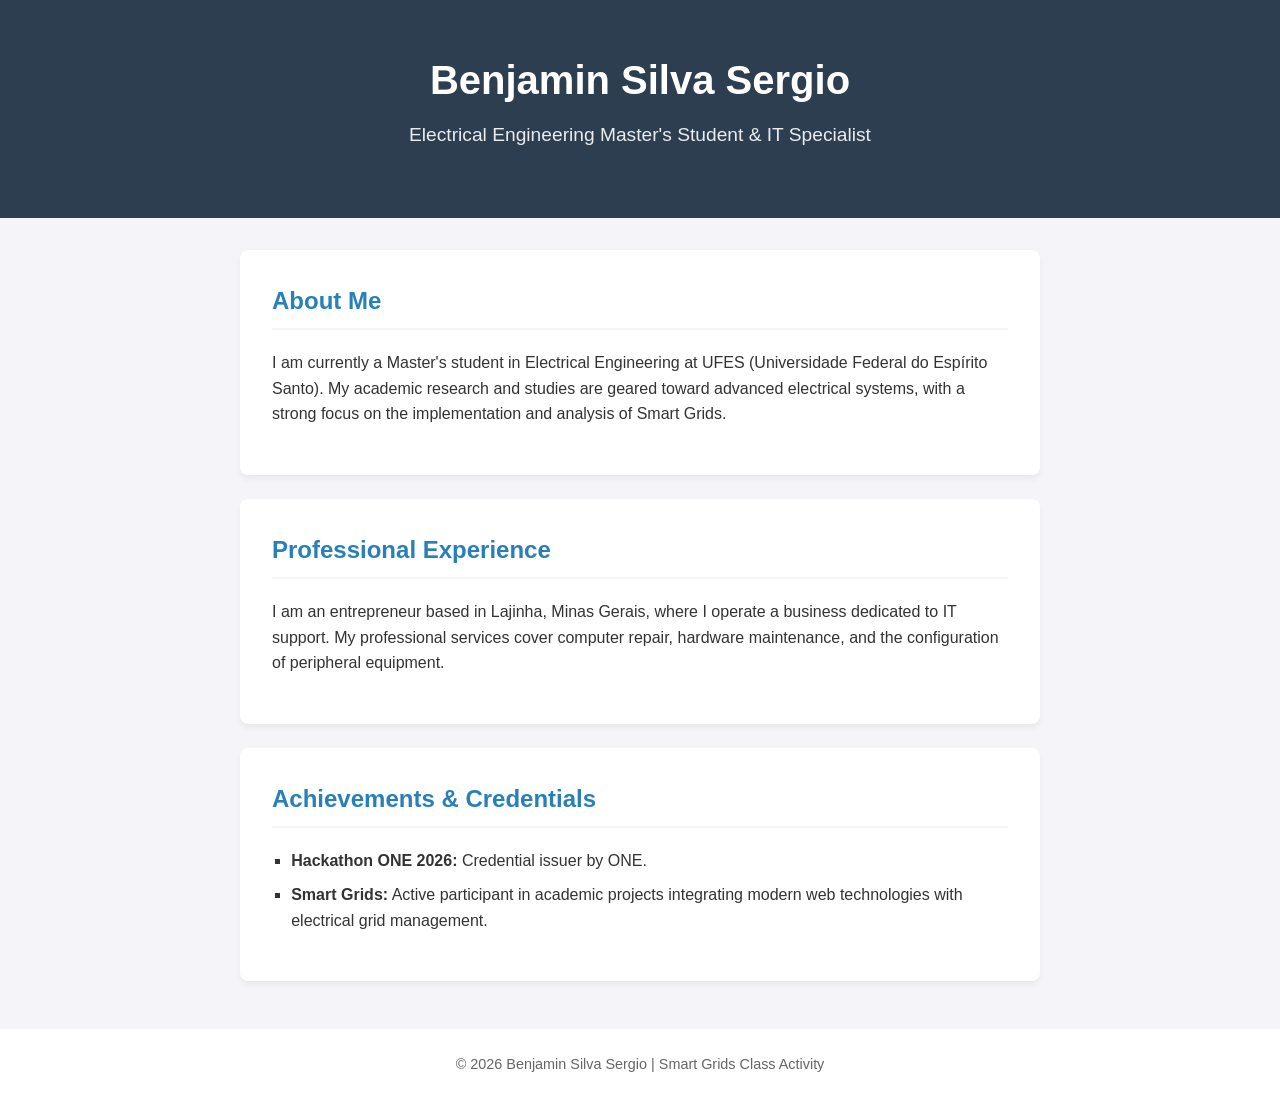
==== index.html @ 29bc73a7 "Correção de nome de arquivo" ====
<!DOCTYPE html>
<html lang="en">
<head>
    <meta charset="UTF-8">
    <meta name="viewport" content="width=device-width, initial-scale=1.0">
    <title>Benjamin Silva Sergio | Portfolio</title>
    <style>
        :root {
            --primary-color: #2c3e50;
            --secondary-color: #2980b9;
            --bg-color: #f4f4f9;
            --text-color: #333;
        }
        body { 
            font-family: 'Segoe UI', Tahoma, Geneva, Verdana, sans-serif; 
            background-color: var(--bg-color); 
            color: var(--text-color); 
            margin: 0; 
            padding: 0; 
            line-height: 1.6;
        }
        header { 
            background-color: var(--primary-color); 
            color: #fff; 
            padding: 3rem 1rem; 
            text-align: center; 
        }
        header h1 {
            margin: 0;
            font-size: 2.5rem;
        }
        header p {
            font-size: 1.2rem;
            opacity: 0.9;
            margin-top: 0.5rem;
        }
        .container { 
            max-width: 800px; 
            margin: 2rem auto; 
            padding: 0 1rem; 
        }
        .card { 
            background: #fff; 
            padding: 2rem; 
            margin-bottom: 1.5rem; 
            border-radius: 8px; 
            box-shadow: 0 4px 6px rgba(0,0,0,0.05); 
            transition: transform 0.2s ease;
        }
        .card:hover {
            transform: translateY(-5px);
        }
        h2 { 
            color: var(--secondary-color); 
            margin-top: 0;
            border-bottom: 2px solid var(--bg-color);
            padding-bottom: 0.5rem;
        }
        ul {
            list-style-type: square;
            padding-left: 1.2rem;
        }
        li {
            margin-bottom: 0.5rem;
        }
        .footer { 
            text-align: center; 
            margin-top: 3rem; 
            padding: 1.5rem; 
            font-size: 0.9rem; 
            color: #666; 
            background: #fff;
        }
    </style>
</head>
<body>
    <header>
        <h1>Benjamin Silva Sergio</h1>
        <p>Electrical Engineering Master's Student & IT Specialist</p>
    </header>
    
    <div class="container">
        <div class="card">
            <h2>About Me</h2>
            <p>I am currently a Master's student in Electrical Engineering at UFES (Universidade Federal do Espírito Santo). My academic research and studies are geared toward advanced electrical systems, with a strong focus on the implementation and analysis of Smart Grids.</p>
        </div>
        
        <div class="card">
            <h2>Professional Experience</h2>
            <p>I am an entrepreneur based in Lajinha, Minas Gerais, where I operate a business dedicated to IT support. My professional services cover computer repair, hardware maintenance, and the configuration of peripheral equipment.</p>
        </div>
        
        <div class="card">
            <h2>Achievements & Credentials</h2>
            <ul>
                <li><strong>Hackathon ONE 2026:</strong> Credential issuer by ONE.</li>
                <li><strong>Smart Grids:</strong> Active participant in academic projects integrating modern web technologies with electrical grid management.</li>
            </ul>
        </div>
    </div>
    
    <div class="footer">
        &copy; 2026 Benjamin Silva Sergio | Smart Grids Class Activity
    </div>
</body>
</html>
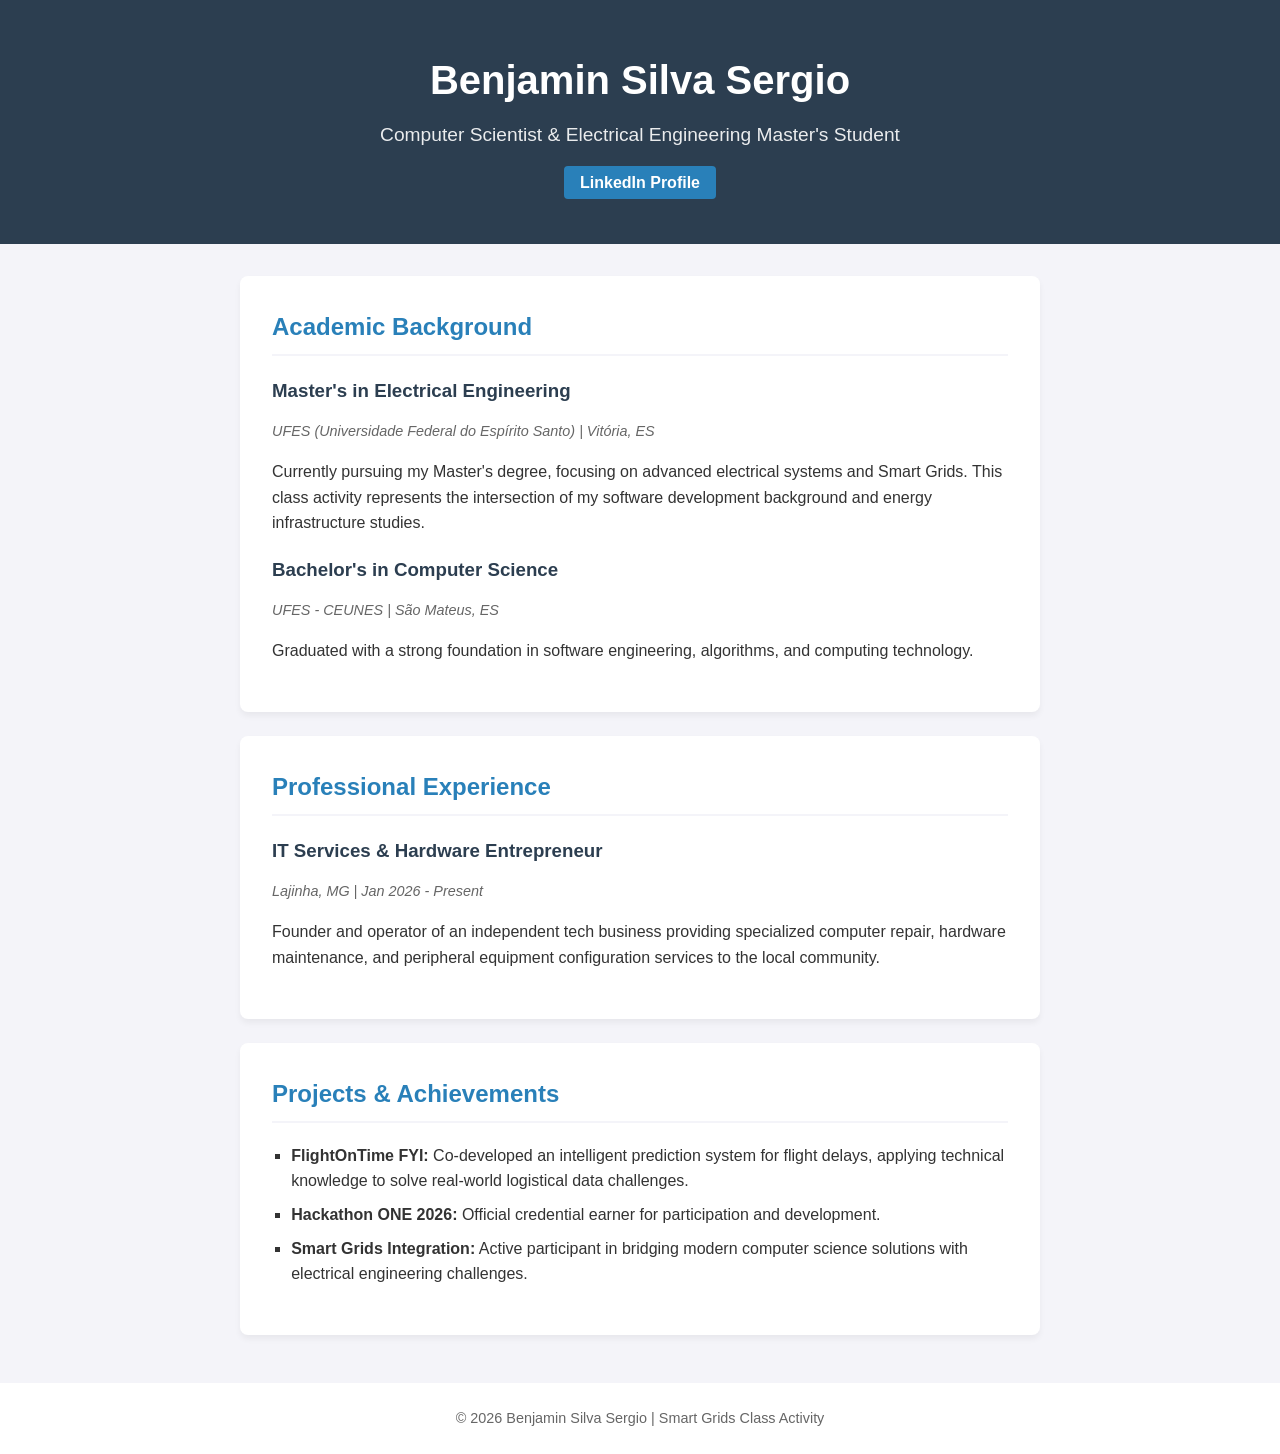
==== commit 556328d2: "Alteração no index" ====
--- a/index.html
+++ b/index.html
@@ -10,6 +10,7 @@
             --secondary-color: #2980b9;
             --bg-color: #f4f4f9;
             --text-color: #333;
+            --accent-color: #e74c3c;
         }
         body { 
             font-family: 'Segoe UI', Tahoma, Geneva, Verdana, sans-serif; 
@@ -34,6 +35,21 @@
             opacity: 0.9;
             margin-top: 0.5rem;
         }
+        .social-links {
+            margin-top: 1rem;
+        }
+        .social-links a {
+            color: #fff;
+            text-decoration: none;
+            background-color: var(--secondary-color);
+            padding: 0.5rem 1rem;
+            border-radius: 4px;
+            font-weight: bold;
+            transition: background-color 0.3s;
+        }
+        .social-links a:hover {
+            background-color: var(--accent-color);
+        }
         .container { 
             max-width: 800px; 
             margin: 2rem auto; 
@@ -56,6 +72,16 @@
             border-bottom: 2px solid var(--bg-color);
             padding-bottom: 0.5rem;
         }
+        h3 {
+            color: var(--primary-color);
+            margin-bottom: 0.2rem;
+        }
+        .date-location {
+            font-size: 0.9rem;
+            color: #666;
+            margin-bottom: 1rem;
+            font-style: italic;
+        }
         ul {
             list-style-type: square;
             padding-left: 1.2rem;
@@ -76,25 +102,37 @@
 <body>
     <header>
         <h1>Benjamin Silva Sergio</h1>
-        <p>Electrical Engineering Master's Student & IT Specialist</p>
+        <p>Computer Scientist & Electrical Engineering Master's Student</p>
+        <div class="social-links">
+            <a href="https://www.linkedin.com/in/benjamin-silva-sergio" target="_blank" rel="noopener noreferrer">LinkedIn Profile</a>
+        </div>
     </header>
     
     <div class="container">
         <div class="card">
-            <h2>About Me</h2>
-            <p>I am currently a Master's student in Electrical Engineering at UFES (Universidade Federal do Espírito Santo). My academic research and studies are geared toward advanced electrical systems, with a strong focus on the implementation and analysis of Smart Grids.</p>
+            <h2>Academic Background</h2>
+            <h3>Master's in Electrical Engineering</h3>
+            <p class="date-location">UFES (Universidade Federal do Espírito Santo) | Vitória, ES</p>
+            <p>Currently pursuing my Master's degree, focusing on advanced electrical systems and Smart Grids. This class activity represents the intersection of my software development background and energy infrastructure studies.</p>
+            
+            <h3>Bachelor's in Computer Science</h3>
+            <p class="date-location">UFES - CEUNES | São Mateus, ES</p>
+            <p>Graduated with a strong foundation in software engineering, algorithms, and computing technology.</p>
         </div>
         
         <div class="card">
             <h2>Professional Experience</h2>
-            <p>I am an entrepreneur based in Lajinha, Minas Gerais, where I operate a business dedicated to IT support. My professional services cover computer repair, hardware maintenance, and the configuration of peripheral equipment.</p>
+            <h3>IT Services & Hardware Entrepreneur</h3>
+            <p class="date-location">Lajinha, MG | Jan 2026 - Present</p>
+            <p>Founder and operator of an independent tech business providing specialized computer repair, hardware maintenance, and peripheral equipment configuration services to the local community.</p>
         </div>
         
         <div class="card">
-            <h2>Achievements & Credentials</h2>
+            <h2>Projects & Achievements</h2>
             <ul>
-                <li><strong>Hackathon ONE 2026:</strong> Credential issuer by ONE.</li>
-                <li><strong>Smart Grids:</strong> Active participant in academic projects integrating modern web technologies with electrical grid management.</li>
+                <li><strong>FlightOnTime FYI:</strong> Co-developed an intelligent prediction system for flight delays, applying technical knowledge to solve real-world logistical data challenges.</li>
+                <li><strong>Hackathon ONE 2026:</strong> Official credential earner for participation and development.</li>
+                <li><strong>Smart Grids Integration:</strong> Active participant in bridging modern computer science solutions with electrical engineering challenges.</li>
             </ul>
         </div>
     </div>
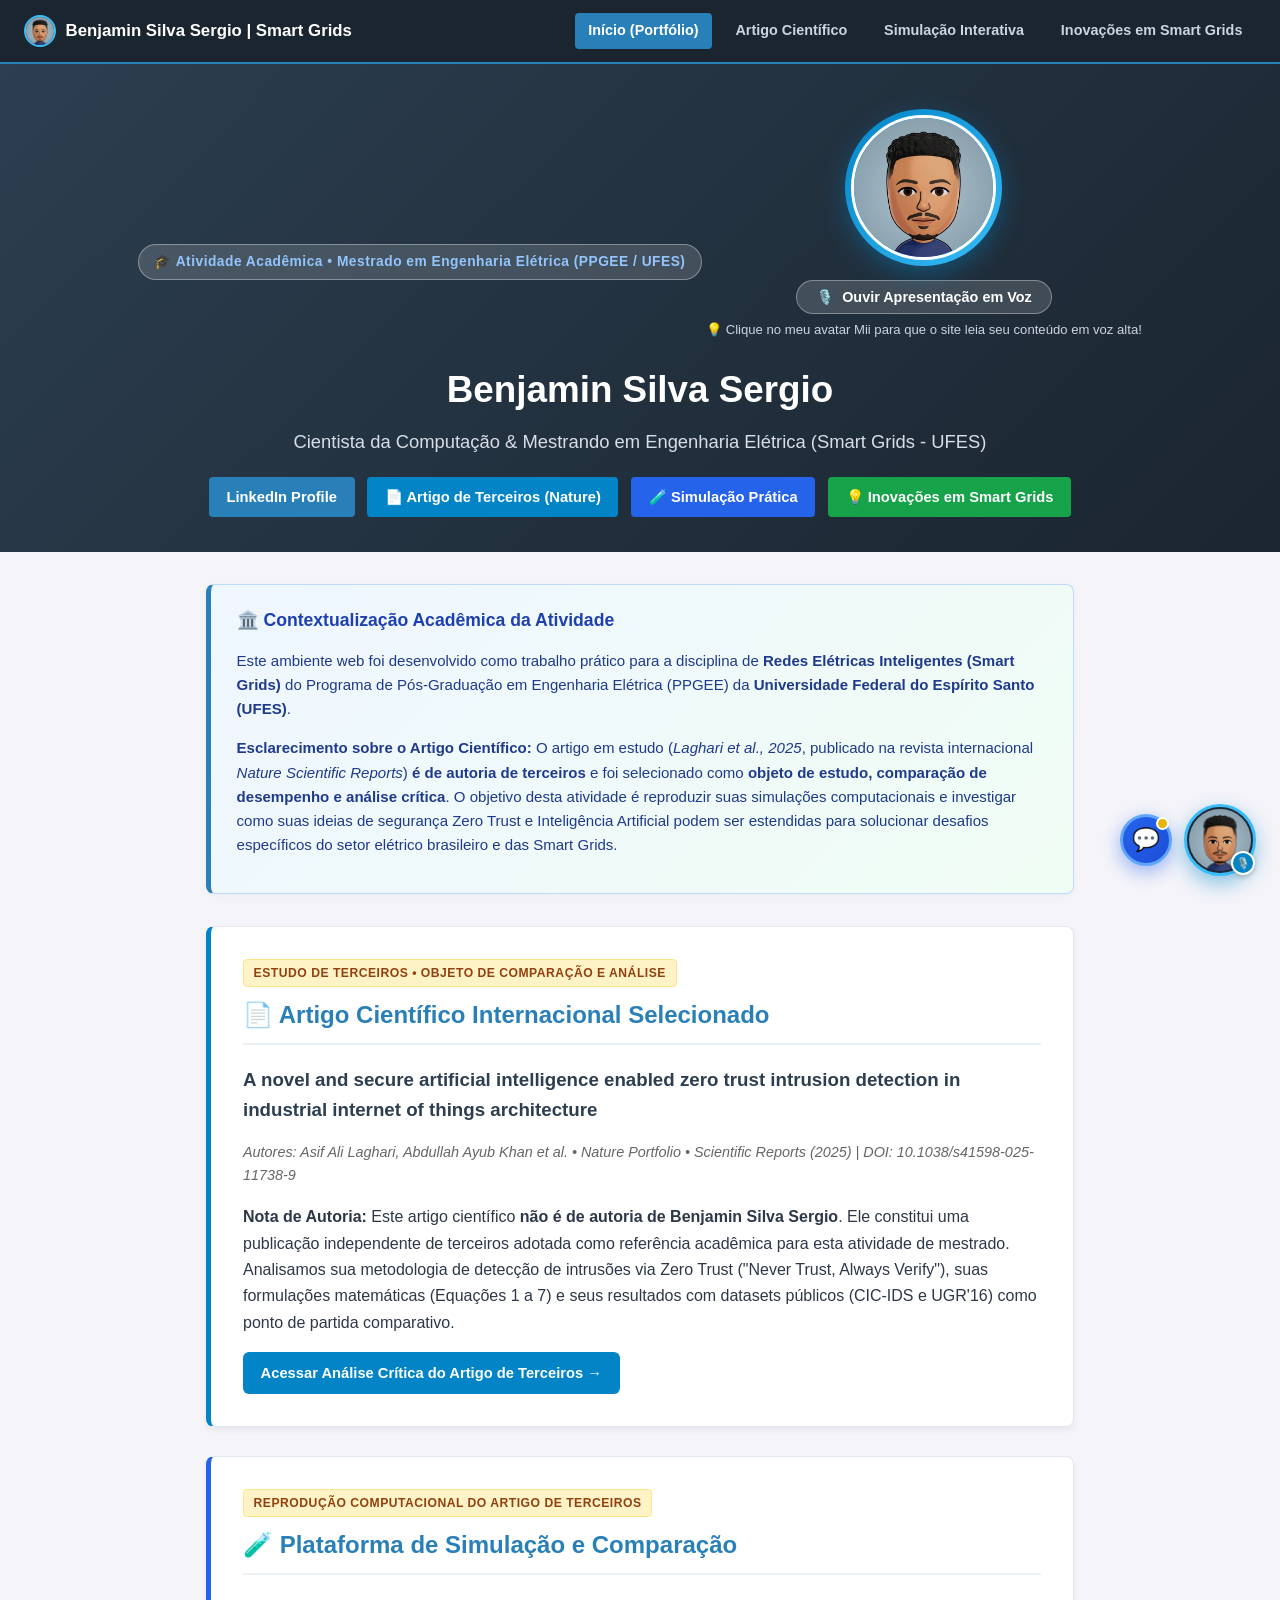
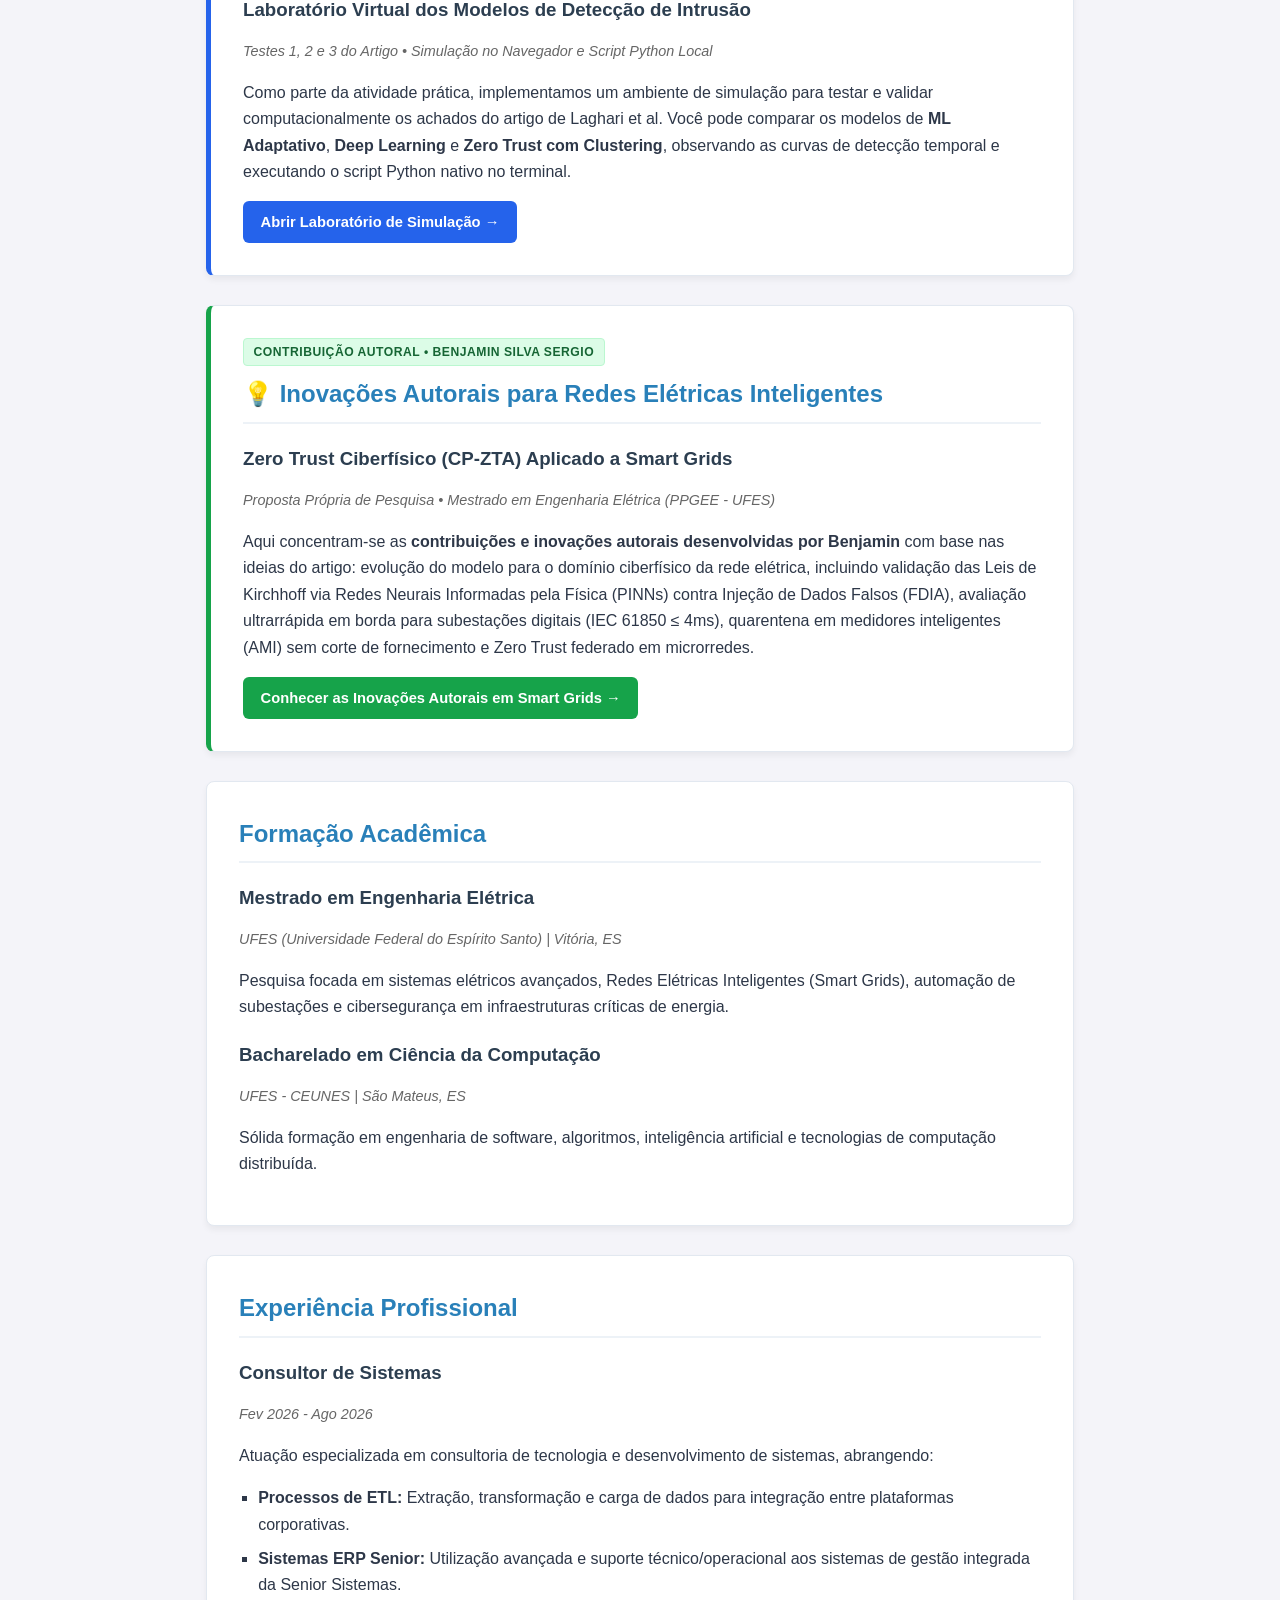
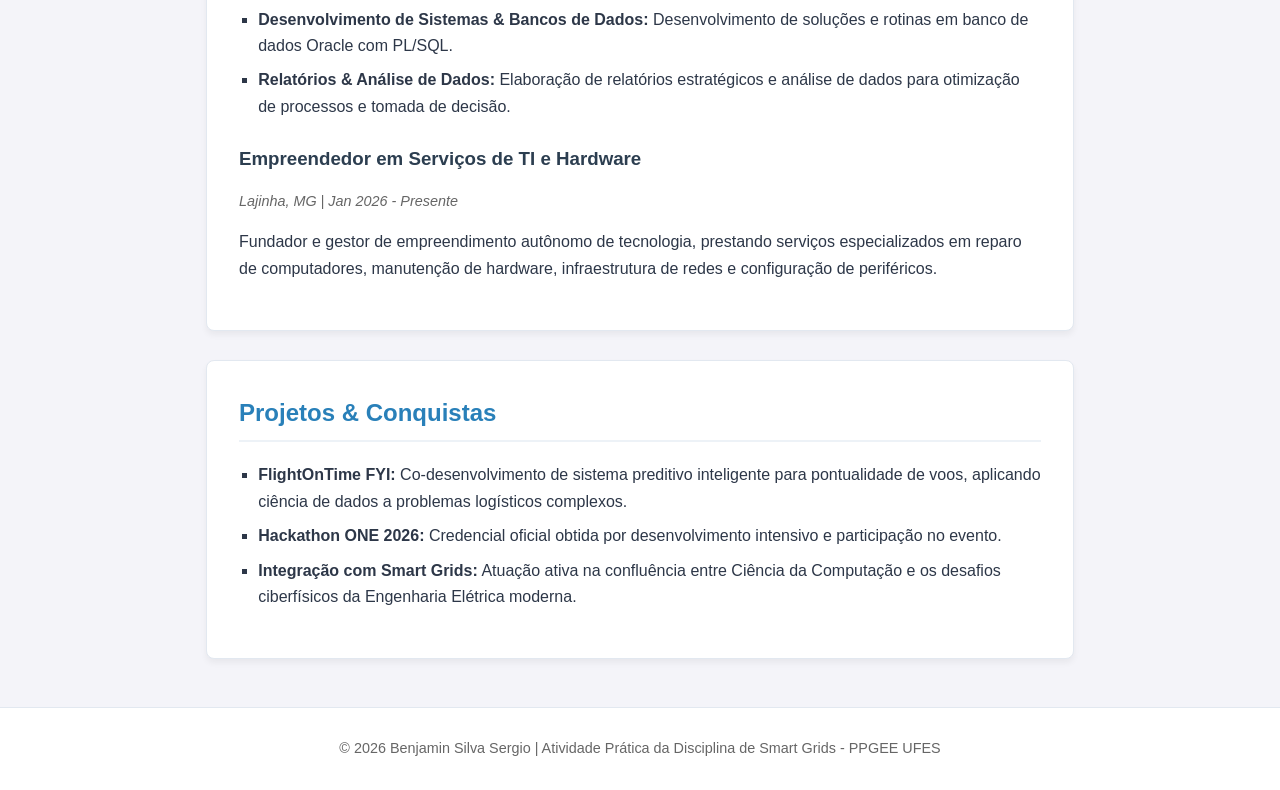
==== commit d4c2141e: "estagio final, faltando apenas llm via git" ====
--- a/index.html
+++ b/index.html
@@ -1,144 +1,527 @@
 <!DOCTYPE html>
-<html lang="en">
+<html lang="pt-BR">
 <head>
     <meta charset="UTF-8">
     <meta name="viewport" content="width=device-width, initial-scale=1.0">
-    <title>Benjamin Silva Sergio | Portfolio</title>
+    <title>Benjamin Silva Sergio | Atividade de Mestrado em Smart Grids</title>
+    <link rel="stylesheet" href="avatar-assistant.css">
     <style>
         :root {
             --primary-color: #2c3e50;
             --secondary-color: #2980b9;
             --bg-color: #f4f4f9;
-            --text-color: #333;
+            --text-color: #2d3748;
             --accent-color: #e74c3c;
-        }
+            --success-color: #27ae60;
+            --border-color: #e2e8f0;
+        }
+
+        * {
+            box-sizing: border-box;
+        }
+
         body { 
-            font-family: 'Segoe UI', Tahoma, Geneva, Verdana, sans-serif; 
+            font-family: 'Segoe UI', -apple-system, BlinkMacSystemFont, Tahoma, Geneva, Verdana, sans-serif; 
             background-color: var(--bg-color); 
             color: var(--text-color); 
             margin: 0; 
             padding: 0; 
-            line-height: 1.6;
-        }
+            line-height: 1.65;
+        }
+
+        /* Barra de Navegação Global */
+        .navbar {
+            background-color: #1a252f;
+            padding: 0.8rem 1.5rem;
+            display: flex;
+            justify-content: space-between;
+            align-items: center;
+            flex-wrap: wrap;
+            gap: 1rem;
+            border-bottom: 2px solid var(--secondary-color);
+        }
+
+        .navbar-brand {
+            color: #fff;
+            font-weight: 700;
+            font-size: 1.05rem;
+            text-decoration: none;
+            display: flex;
+            align-items: center;
+            gap: 0.6rem;
+        }
+
+        .nav-avatar-mini {
+            width: 32px;
+            height: 32px;
+            border-radius: 50%;
+            object-fit: cover;
+            border: 2px solid #38bdf8;
+            background-color: #2c3e50;
+        }
+
+        .nav-links {
+            display: flex;
+            gap: 0.6rem;
+            flex-wrap: wrap;
+        }
+
+        .nav-link {
+            color: #cbd5e0;
+            text-decoration: none;
+            padding: 0.4rem 0.85rem;
+            border-radius: 4px;
+            font-size: 0.9rem;
+            font-weight: 600;
+            transition: all 0.2s ease;
+        }
+
+        .nav-link:hover, .nav-link.active {
+            color: #fff;
+            background-color: var(--secondary-color);
+        }
+
         header { 
-            background-color: var(--primary-color); 
+            background: linear-gradient(135deg, var(--primary-color) 0%, #1a252f 100%); 
             color: #fff; 
-            padding: 3rem 1rem; 
+            padding: 2.8rem 1rem 2.2rem; 
             text-align: center; 
         }
+
+        .badge-tag-activity {
+            display: inline-block;
+            background: rgba(255, 255, 255, 0.15);
+            color: #93c5fd;
+            border: 1px solid rgba(255, 255, 255, 0.35);
+            padding: 0.35rem 0.95rem;
+            border-radius: 20px;
+            font-size: 0.86rem;
+            font-weight: 700;
+            margin-bottom: 0.8rem;
+            letter-spacing: 0.5px;
+        }
+
+        /* Avatar Interativo com Estilo Nintendo Wii Mii */
+        .avatar-container {
+            display: inline-flex;
+            flex-direction: column;
+            align-items: center;
+            margin-bottom: 1.2rem;
+            position: relative;
+        }
+
+        .avatar-wrapper {
+            position: relative;
+            cursor: pointer;
+            border-radius: 50%;
+            padding: 6px;
+            background: linear-gradient(135deg, #0284c7, #38bdf8);
+            box-shadow: 0 8px 24px rgba(2, 132, 199, 0.4);
+            transition: all 0.3s cubic-bezier(0.175, 0.885, 0.32, 1.275);
+        }
+
+        .avatar-wrapper:hover {
+            transform: scale(1.06);
+            box-shadow: 0 12px 30px rgba(56, 189, 248, 0.6);
+        }
+
+        .avatar-img {
+            width: 145px;
+            height: 145px;
+            border-radius: 50%;
+            object-fit: cover;
+            display: block;
+            border: 3px solid #fff;
+            background-color: #e2e8f0;
+        }
+
+        .avatar-wrapper.speaking {
+            animation: speakingPulse 1.3s infinite ease-in-out, miiNod 0.7s infinite ease-in-out;
+            background: linear-gradient(135deg, #10b981, #38bdf8);
+        }
+
+        @keyframes speakingPulse {
+            0% { box-shadow: 0 0 0 0 rgba(56, 189, 248, 0.7); }
+            70% { box-shadow: 0 0 0 20px rgba(56, 189, 248, 0); }
+            100% { box-shadow: 0 0 0 0 rgba(56, 189, 248, 0); }
+        }
+
+        @keyframes miiNod {
+            0%, 100% { transform: translateY(0) scale(1.05); }
+            50% { transform: translateY(-5px) scale(1.07); }
+        }
+
+        .speech-status-btn {
+            margin-top: 0.9rem;
+            background-color: rgba(255, 255, 255, 0.15);
+            color: #fff;
+            border: 1px solid rgba(255, 255, 255, 0.35);
+            padding: 0.45rem 1.2rem;
+            border-radius: 25px;
+            font-size: 0.9rem;
+            font-weight: 600;
+            cursor: pointer;
+            display: inline-flex;
+            align-items: center;
+            gap: 0.5rem;
+            transition: all 0.2s ease;
+        }
+
+        .speech-status-btn:hover {
+            background-color: var(--secondary-color);
+            border-color: #38bdf8;
+            transform: translateY(-2px);
+        }
+
+        .speech-waves {
+            display: none;
+            align-items: center;
+            gap: 3px;
+            height: 14px;
+        }
+
+        .avatar-wrapper.speaking ~ .speech-status-btn .speech-waves,
+        .speech-status-btn.active .speech-waves {
+            display: inline-flex;
+        }
+
+        .wave-bar {
+            width: 3px;
+            height: 100%;
+            background-color: #38bdf8;
+            border-radius: 2px;
+            animation: waveBounce 0.9s infinite ease-in-out;
+        }
+        .wave-bar:nth-child(2) { animation-delay: 0.2s; }
+        .wave-bar:nth-child(3) { animation-delay: 0.4s; }
+        .wave-bar:nth-child(4) { animation-delay: 0.6s; }
+
+        @keyframes waveBounce {
+            0%, 100% { height: 4px; }
+            50% { height: 14px; }
+        }
+
+        .speech-tooltip {
+            font-size: 0.82rem;
+            color: #cbd5e1;
+            margin-top: 0.35rem;
+        }
+
         header h1 {
             margin: 0;
-            font-size: 2.5rem;
-        }
+            font-size: 2.3rem;
+        }
+
         header p {
-            font-size: 1.2rem;
-            opacity: 0.9;
-            margin-top: 0.5rem;
-        }
+            font-size: 1.15rem;
+            opacity: 0.95;
+            margin-top: 0.4rem;
+            color: #e2e8f0;
+        }
+
         .social-links {
-            margin-top: 1rem;
-        }
+            margin-top: 1.2rem;
+            display: flex;
+            justify-content: center;
+            gap: 0.8rem;
+            flex-wrap: wrap;
+        }
+
         .social-links a {
             color: #fff;
             text-decoration: none;
             background-color: var(--secondary-color);
-            padding: 0.5rem 1rem;
+            padding: 0.5rem 1.1rem;
             border-radius: 4px;
             font-weight: bold;
-            transition: background-color 0.3s;
-        }
+            transition: all 0.3s ease;
+            display: inline-flex;
+            align-items: center;
+            gap: 0.4rem;
+            font-size: 0.92rem;
+        }
+
         .social-links a:hover {
-            background-color: var(--accent-color);
-        }
+            transform: translateY(-2px);
+        }
+
+        .btn-article { background-color: #0284c7 !important; }
+        .btn-sim { background-color: #2563eb !important; }
+        .btn-innov { background-color: #16a34a !important; }
+
         .container { 
-            max-width: 800px; 
+            max-width: 900px; 
             margin: 2rem auto; 
             padding: 0 1rem; 
         }
+
+        /* Banner de Enquadramento Acadêmico e Isenção de Autoria */
+        .academic-notice-banner {
+            background: linear-gradient(135deg, #eff6ff 0%, #f0fdf4 100%);
+            border: 1px solid #bfdbfe;
+            border-left: 5px solid var(--secondary-color);
+            padding: 1.3rem 1.6rem;
+            border-radius: 8px;
+            margin-bottom: 2rem;
+            color: #1e3a8a;
+            font-size: 0.94rem;
+            line-height: 1.6;
+            box-shadow: 0 2px 8px rgba(0,0,0,0.04);
+        }
+
+        .academic-notice-banner h3 {
+            margin-top: 0;
+            color: #1e40af;
+            font-size: 1.1rem;
+            display: flex;
+            align-items: center;
+            gap: 0.5rem;
+        }
+
+        .badge-tag-thirdparty {
+            display: inline-block;
+            background: #fef3c7;
+            color: #92400e;
+            border: 1px solid #fde68a;
+            padding: 0.2rem 0.6rem;
+            border-radius: 4px;
+            font-size: 0.76rem;
+            font-weight: 700;
+            text-transform: uppercase;
+            letter-spacing: 0.5px;
+            margin-bottom: 0.5rem;
+        }
+
+        .badge-tag-authorial {
+            display: inline-block;
+            background: #dcfce7;
+            color: #166534;
+            border: 1px solid #bbf7d0;
+            padding: 0.2rem 0.6rem;
+            border-radius: 4px;
+            font-size: 0.76rem;
+            font-weight: 700;
+            text-transform: uppercase;
+            letter-spacing: 0.5px;
+            margin-bottom: 0.5rem;
+        }
+
         .card { 
             background: #fff; 
             padding: 2rem; 
-            margin-bottom: 1.5rem; 
+            margin-bottom: 1.8rem; 
             border-radius: 8px; 
             box-shadow: 0 4px 6px rgba(0,0,0,0.05); 
+            border: 1px solid var(--border-color);
             transition: transform 0.2s ease;
         }
+
         .card:hover {
-            transform: translateY(-5px);
-        }
+            transform: translateY(-3px);
+        }
+
         h2 { 
             color: var(--secondary-color); 
             margin-top: 0;
-            border-bottom: 2px solid var(--bg-color);
+            border-bottom: 2px solid #edf2f7;
             padding-bottom: 0.5rem;
         }
+
         h3 {
             color: var(--primary-color);
             margin-bottom: 0.2rem;
         }
+
         .date-location {
             font-size: 0.9rem;
             color: #666;
             margin-bottom: 1rem;
             font-style: italic;
         }
+
         ul {
             list-style-type: square;
             padding-left: 1.2rem;
         }
+
         li {
             margin-bottom: 0.5rem;
         }
+
+        .action-link {
+            display: inline-flex;
+            align-items: center;
+            gap: 0.4rem;
+            color: #fff;
+            text-decoration: none;
+            padding: 0.55rem 1.1rem;
+            border-radius: 6px;
+            font-weight: bold;
+            font-size: 0.92rem;
+            transition: opacity 0.2s ease;
+        }
+
+        .action-link:hover {
+            opacity: 0.9;
+        }
+
         .footer { 
             text-align: center; 
             margin-top: 3rem; 
-            padding: 1.5rem; 
+            padding: 1.8rem; 
             font-size: 0.9rem; 
             color: #666; 
             background: #fff;
+            border-top: 1px solid var(--border-color);
         }
     </style>
 </head>
 <body>
+
+    <!-- Navegação Global -->
+    <nav class="navbar">
+        <a href="index.html" class="navbar-brand">
+            <img src="avatar.png" alt="Avatar Benjamin" class="nav-avatar-mini">
+            Benjamin Silva Sergio | Smart Grids
+        </a>
+        <div class="nav-links">
+            <a href="index.html" class="nav-link active">Início (Portfólio)</a>
+            <a href="article.html" class="nav-link">Artigo Científico</a>
+            <a href="simulation.html" class="nav-link">Simulação Interativa</a>
+            <a href="innovation.html" class="nav-link">Inovações em Smart Grids</a>
+        </div>
+    </nav>
+
     <header>
+        <div class="badge-tag-activity">🎓 Atividade Acadêmica • Mestrado em Engenharia Elétrica (PPGEE / UFES)</div>
+
+        <!-- Avatar Interativo com Estilo Nintendo Wii Mii -->
+        <div class="avatar-container">
+            <div class="avatar-wrapper" id="avatarWrapper" onclick="toggleSpeech()" title="Clique no meu avatar Mii para que o site fale com você!">
+                <img src="avatar.png" alt="Avatar Nintendo Wii de Benjamin Silva Sergio" class="avatar-img" id="avatarImg">
+            </div>
+            <button class="speech-status-btn" id="speechBtn" onclick="toggleSpeech()" title="Clique para ouvir ou pausar a leitura">
+                <span id="speechIcon">🎙️</span>
+                <span id="speechTextLabel">Ouvir Apresentação em Voz</span>
+                <span class="speech-waves" id="speechWaves">
+                    <span class="wave-bar"></span>
+                    <span class="wave-bar"></span>
+                    <span class="wave-bar"></span>
+                    <span class="wave-bar"></span>
+                </span>
+            </button>
+            <span class="speech-tooltip">💡 Clique no meu avatar Mii para que o site leia seu conteúdo em voz alta!</span>
+        </div>
+
         <h1>Benjamin Silva Sergio</h1>
-        <p>Computer Scientist & Electrical Engineering Master's Student</p>
+        <p>Cientista da Computação & Mestrando em Engenharia Elétrica (Smart Grids - UFES)</p>
+        
         <div class="social-links">
             <a href="https://www.linkedin.com/in/benjamin-silva-sergio" target="_blank" rel="noopener noreferrer">LinkedIn Profile</a>
+            <a href="article.html" class="btn-article">📄 Artigo de Terceiros (Nature)</a>
+            <a href="simulation.html" class="btn-sim">🧪 Simulação Prática</a>
+            <a href="innovation.html" class="btn-innov">💡 Inovações em Smart Grids</a>
         </div>
     </header>
     
     <div class="container">
+
+        <!-- BANNER DE ENQUADRAMENTO ACADÊMICO E ESCLARECIMENTO DE AUTORIA -->
+        <div class="academic-notice-banner">
+            <h3>🏛️ Contextualização Acadêmica da Atividade</h3>
+            <p>Este ambiente web foi desenvolvido como trabalho prático para a disciplina de <strong>Redes Elétricas Inteligentes (Smart Grids)</strong> do Programa de Pós-Graduação em Engenharia Elétrica (PPGEE) da <strong>Universidade Federal do Espírito Santo (UFES)</strong>.</p>
+            <p><strong>Esclarecimento sobre o Artigo Científico:</strong> O artigo em estudo (<em>Laghari et al., 2025</em>, publicado na revista internacional <em>Nature Scientific Reports</em>) <strong>é de autoria de terceiros</strong> e foi selecionado como <strong>objeto de estudo, comparação de desempenho e análise crítica</strong>. O objetivo desta atividade é reproduzir suas simulações computacionais e investigar como suas ideias de segurança Zero Trust e Inteligência Artificial podem ser estendidas para solucionar desafios específicos do setor elétrico brasileiro e das Smart Grids.</p>
+        </div>
+
+        <!-- CARD 1: ARTIGO DA NATURE (DE TERCEIROS) -->
+        <div class="card" style="border-left: 5px solid #0284c7;">
+            <span class="badge-tag-thirdparty">Estudo de Terceiros • Objeto de Comparação e Análise</span>
+            <h2>📄 Artigo Científico Internacional Selecionado</h2>
+            <h3>A novel and secure artificial intelligence enabled zero trust intrusion detection in industrial internet of things architecture</h3>
+            <p class="date-location">Autores: Asif Ali Laghari, Abdullah Ayub Khan et al. • Nature Portfolio • Scientific Reports (2025) | DOI: 10.1038/s41598-025-11738-9</p>
+            <p><strong>Nota de Autoria:</strong> Este artigo científico <strong>não é de autoria de Benjamin Silva Sergio</strong>. Ele constitui uma publicação independente de terceiros adotada como referência acadêmica para esta atividade de mestrado. Analisamos sua metodologia de detecção de intrusões via Zero Trust ("Never Trust, Always Verify"), suas formulações matemáticas (Equações 1 a 7) e seus resultados com datasets públicos (CIC-IDS e UGR'16) como ponto de partida comparativo.</p>
+            <div style="margin-top: 1rem;">
+                <a href="article.html" class="action-link" style="background-color: #0284c7;">Acessar Análise Crítica do Artigo de Terceiros →</a>
+            </div>
+        </div>
+
+        <!-- CARD 2: SIMULAÇÃO INTERATIVA -->
+        <div class="card" style="border-left: 5px solid #2563eb;">
+            <span class="badge-tag-thirdparty">Reprodução Computacional do Artigo de Terceiros</span>
+            <h2>🧪 Plataforma de Simulação e Comparação</h2>
+            <h3>Laboratório Virtual dos Modelos de Detecção de Intrusão</h3>
+            <p class="date-location">Testes 1, 2 e 3 do Artigo • Simulação no Navegador e Script Python Local</p>
+            <p>Como parte da atividade prática, implementamos um ambiente de simulação para testar e validar computacionalmente os achados do artigo de Laghari et al. Você pode comparar os modelos de <strong>ML Adaptativo</strong>, <strong>Deep Learning</strong> e <strong>Zero Trust com Clustering</strong>, observando as curvas de detecção temporal e executando o script Python nativo no terminal.</p>
+            <div style="margin-top: 1rem;">
+                <a href="simulation.html" class="action-link" style="background-color: #2563eb;">Abrir Laboratório de Simulação →</a>
+            </div>
+        </div>
+
+        <!-- CARD 3: INOVAÇÕES AUTORAIS -->
+        <div class="card" style="border-left: 5px solid #16a34a;">
+            <span class="badge-tag-authorial">Contribuição Autoral • Benjamin Silva Sergio</span>
+            <h2>💡 Inovações Autorais para Redes Elétricas Inteligentes</h2>
+            <h3>Zero Trust Ciberfísico (CP-ZTA) Aplicado a Smart Grids</h3>
+            <p class="date-location">Proposta Própria de Pesquisa • Mestrado em Engenharia Elétrica (PPGEE - UFES)</p>
+            <p>Aqui concentram-se as <strong>contribuições e inovações autorais desenvolvidas por Benjamin</strong> com base nas ideias do artigo: evolução do modelo para o domínio ciberfísico da rede elétrica, incluindo validação das Leis de Kirchhoff via Redes Neurais Informadas pela Física (PINNs) contra Injeção de Dados Falsos (FDIA), avaliação ultrarrápida em borda para subestações digitais (IEC 61850 &le; 4ms), quarentena em medidores inteligentes (AMI) sem corte de fornecimento e Zero Trust federado em microrredes.</p>
+            <div style="margin-top: 1rem;">
+                <a href="innovation.html" class="action-link" style="background-color: #16a34a;">Conhecer as Inovações Autorais em Smart Grids →</a>
+            </div>
+        </div>
+
+        <!-- PERFIL ACADÊMICO -->
         <div class="card">
-            <h2>Academic Background</h2>
-            <h3>Master's in Electrical Engineering</h3>
+            <h2>Formação Acadêmica</h2>
+            <h3>Mestrado em Engenharia Elétrica</h3>
             <p class="date-location">UFES (Universidade Federal do Espírito Santo) | Vitória, ES</p>
-            <p>Currently pursuing my Master's degree, focusing on advanced electrical systems and Smart Grids. This class activity represents the intersection of my software development background and energy infrastructure studies.</p>
+            <p>Pesquisa focada em sistemas elétricos avançados, Redes Elétricas Inteligentes (Smart Grids), automação de subestações e cibersegurança em infraestruturas críticas de energia.</p>
             
-            <h3>Bachelor's in Computer Science</h3>
+            <h3>Bacharelado em Ciência da Computação</h3>
             <p class="date-location">UFES - CEUNES | São Mateus, ES</p>
-            <p>Graduated with a strong foundation in software engineering, algorithms, and computing technology.</p>
+            <p>Sólida formação em engenharia de software, algoritmos, inteligência artificial e tecnologias de computação distribuída.</p>
         </div>
         
+        <!-- EXPERIÊNCIA PROFISSIONAL -->
         <div class="card">
-            <h2>Professional Experience</h2>
-            <h3>IT Services & Hardware Entrepreneur</h3>
-            <p class="date-location">Lajinha, MG | Jan 2026 - Present</p>
-            <p>Founder and operator of an independent tech business providing specialized computer repair, hardware maintenance, and peripheral equipment configuration services to the local community.</p>
+            <h2>Experiência Profissional</h2>
+
+            <h3>Consultor de Sistemas</h3>
+            <p class="date-location">Fev 2026 - Ago 2026</p>
+            <p>Atuação especializada em consultoria de tecnologia e desenvolvimento de sistemas, abrangendo:</p>
+            <ul>
+                <li><strong>Processos de ETL:</strong> Extração, transformação e carga de dados para integração entre plataformas corporativas.</li>
+                <li><strong>Sistemas ERP Senior:</strong> Utilização avançada e suporte técnico/operacional aos sistemas de gestão integrada da Senior Sistemas.</li>
+                <li><strong>Desenvolvimento de Sistemas & Bancos de Dados:</strong> Desenvolvimento de soluções e rotinas em banco de dados Oracle com PL/SQL.</li>
+                <li><strong>Relatórios & Análise de Dados:</strong> Elaboração de relatórios estratégicos e análise de dados para otimização de processos e tomada de decisão.</li>
+            </ul>
+
+            <h3 style="margin-top: 1.5rem;">Empreendedor em Serviços de TI e Hardware</h3>
+            <p class="date-location">Lajinha, MG | Jan 2026 - Presente</p>
+            <p>Fundador e gestor de empreendimento autônomo de tecnologia, prestando serviços especializados em reparo de computadores, manutenção de hardware, infraestrutura de redes e configuração de periféricos.</p>
         </div>
         
+        <!-- PROJETOS E CONQUISTAS -->
         <div class="card">
-            <h2>Projects & Achievements</h2>
+            <h2>Projetos & Conquistas</h2>
             <ul>
-                <li><strong>FlightOnTime FYI:</strong> Co-developed an intelligent prediction system for flight delays, applying technical knowledge to solve real-world logistical data challenges.</li>
-                <li><strong>Hackathon ONE 2026:</strong> Official credential earner for participation and development.</li>
-                <li><strong>Smart Grids Integration:</strong> Active participant in bridging modern computer science solutions with electrical engineering challenges.</li>
+                <li><strong>FlightOnTime FYI:</strong> Co-desenvolvimento de sistema preditivo inteligente para pontualidade de voos, aplicando ciência de dados a problemas logísticos complexos.</li>
+                <li><strong>Hackathon ONE 2026:</strong> Credencial oficial obtida por desenvolvimento intensivo e participação no evento.</li>
+                <li><strong>Integração com Smart Grids:</strong> Atuação ativa na confluência entre Ciência da Computação e os desafios ciberfísicos da Engenharia Elétrica moderna.</li>
             </ul>
         </div>
     </div>
     
     <div class="footer">
-        &copy; 2026 Benjamin Silva Sergio | Smart Grids Class Activity
+        &copy; 2026 Benjamin Silva Sergio | Atividade Prática da Disciplina de Smart Grids - PPGEE UFES
     </div>
+
+    <script>
+        function toggleSpeech() {
+            if (window.toggleMiiAssistant) {
+                window.toggleMiiAssistant();
+            }
+        }
+    </script>
+    <script src="avatar-assistant.js"></script>
 </body>
 </html>
--- a/avatar-assistant.css
+++ b/avatar-assistant.css
@@ -0,0 +1,487 @@
+/* Estilos do Assistente Mii Flutuante no Canto da Tela */
+
+.floating-avatar-widget {
+    position: fixed;
+    bottom: 24px;
+    right: 24px;
+    z-index: 99999;
+    display: flex;
+    flex-direction: column;
+    align-items: flex-end;
+    font-family: 'Segoe UI', -apple-system, BlinkMacSystemFont, Tahoma, sans-serif;
+}
+
+/* Linha com os Botões (Avatar Mii + Botão de Chat) */
+.mii-buttons-row {
+    display: flex;
+    align-items: center;
+    gap: 12px;
+}
+
+/* Botão de Chat ao Lado do Avatar */
+.mii-chat-toggle-btn {
+    width: 52px;
+    height: 52px;
+    border-radius: 50%;
+    background: linear-gradient(135deg, #2563eb, #1d4ed8);
+    color: #ffffff;
+    border: 3px solid #60a5fa;
+    box-shadow: 0 6px 18px rgba(37, 99, 235, 0.45);
+    display: flex;
+    align-items: center;
+    justify-content: center;
+    font-size: 1.4rem;
+    cursor: pointer;
+    transition: all 0.3s cubic-bezier(0.175, 0.885, 0.32, 1.275);
+    position: relative;
+}
+
+.mii-chat-toggle-btn:hover {
+    transform: scale(1.1) translateY(-2px);
+    box-shadow: 0 10px 24px rgba(37, 99, 235, 0.6);
+    background: linear-gradient(135deg, #1d4ed8, #1e40af);
+}
+
+.mii-chat-status-dot {
+    position: absolute;
+    top: 0;
+    right: 0;
+    width: 13px;
+    height: 13px;
+    border-radius: 50%;
+    background-color: #22c55e;
+    border: 2px solid #ffffff;
+}
+
+.mii-chat-status-dot.offline {
+    background-color: #eab308;
+}
+
+/* Balão de Fala do Avatar */
+.mii-speech-bubble {
+    background: #ffffff;
+    color: #1e293b;
+    border-radius: 12px;
+    padding: 1.1rem 1.2rem;
+    box-shadow: 0 10px 25px -5px rgba(0, 0, 0, 0.2), 0 8px 10px -6px rgba(0, 0, 0, 0.1);
+    max-width: 320px;
+    margin-bottom: 12px;
+    border: 1px solid #e2e8f0;
+    position: relative;
+    font-size: 0.88rem;
+    line-height: 1.5;
+    transition: all 0.3s cubic-bezier(0.16, 1, 0.3, 1);
+    animation: bubblePop 0.3s ease-out;
+}
+
+.mii-speech-bubble::after {
+    content: '';
+    position: absolute;
+    bottom: -8px;
+    right: 32px;
+    width: 0;
+    height: 0;
+    border-left: 8px solid transparent;
+    border-right: 8px solid transparent;
+    border-top: 8px solid #ffffff;
+}
+
+@keyframes bubblePop {
+    0% { transform: scale(0.8) translateY(10px); opacity: 0; }
+    100% { transform: scale(1) translateY(0); opacity: 1; }
+}
+
+.mii-speech-bubble-header {
+    display: flex;
+    justify-content: space-between;
+    align-items: center;
+    border-bottom: 1px solid #f1f5f9;
+    padding-bottom: 0.4rem;
+    margin-bottom: 0.6rem;
+}
+
+.mii-badge {
+    background: #e0f2fe;
+    color: #0369a1;
+    font-size: 0.72rem;
+    font-weight: 700;
+    padding: 0.15rem 0.5rem;
+    border-radius: 12px;
+    text-transform: uppercase;
+    letter-spacing: 0.5px;
+}
+
+.mii-close-btn {
+    background: none;
+    border: none;
+    color: #94a3b8;
+    cursor: pointer;
+    font-size: 1.1rem;
+    line-height: 1;
+    padding: 0.2rem;
+    transition: color 0.2s;
+}
+
+.mii-close-btn:hover {
+    color: #ef4444;
+}
+
+.mii-speech-text {
+    color: #334155;
+    margin-bottom: 0.8rem;
+    max-height: 160px;
+    overflow-y: auto;
+}
+
+.mii-bubble-actions {
+    display: flex;
+    gap: 0.5rem;
+}
+
+.mii-btn {
+    flex: 1;
+    background: #0284c7;
+    color: #fff;
+    border: none;
+    padding: 0.45rem 0.8rem;
+    border-radius: 6px;
+    font-size: 0.82rem;
+    font-weight: 600;
+    cursor: pointer;
+    display: inline-flex;
+    align-items: center;
+    justify-content: center;
+    gap: 0.35rem;
+    transition: all 0.2s;
+}
+
+.mii-btn:hover {
+    background: #0369a1;
+}
+
+.mii-btn.stop {
+    background: #ef4444;
+}
+.mii-btn.stop:hover {
+    background: #dc2626;
+}
+
+/* Botão Flutuante do Avatar */
+.mii-avatar-btn {
+    width: 72px;
+    height: 72px;
+    border-radius: 50%;
+    position: relative;
+    cursor: pointer;
+    border: 3px solid #38bdf8;
+    box-shadow: 0 8px 20px rgba(2, 132, 199, 0.45);
+    background: #1e293b;
+    padding: 2px;
+    transition: all 0.3s cubic-bezier(0.175, 0.885, 0.32, 1.275);
+}
+
+.mii-avatar-btn:hover {
+    transform: scale(1.08) translateY(-2px);
+    box-shadow: 0 12px 28px rgba(56, 189, 248, 0.6);
+}
+
+.mii-avatar-btn img {
+    width: 100%;
+    height: 100%;
+    border-radius: 50%;
+    object-fit: cover;
+    display: block;
+}
+
+/* Animação quando está falando */
+.mii-avatar-btn.speaking {
+    border-color: #10b981;
+    animation: miiVoicePulse 1.4s infinite ease-in-out, miiVoiceNod 0.6s infinite ease-in-out;
+}
+
+@keyframes miiVoicePulse {
+    0% { box-shadow: 0 0 0 0 rgba(16, 185, 129, 0.7); }
+    70% { box-shadow: 0 0 0 16px rgba(16, 185, 129, 0); }
+    100% { box-shadow: 0 0 0 0 rgba(16, 185, 129, 0); }
+}
+
+@keyframes miiVoiceNod {
+    0%, 100% { transform: translateY(0) scale(1.04); }
+    50% { transform: translateY(-4px) scale(1.08); }
+}
+
+/* Ícone de status sobre o avatar */
+.mii-mic-status {
+    position: absolute;
+    bottom: -2px;
+    right: -2px;
+    background: #0284c7;
+    color: #fff;
+    width: 24px;
+    height: 24px;
+    border-radius: 50%;
+    display: flex;
+    align-items: center;
+    justify-content: center;
+    font-size: 0.7rem;
+    border: 2px solid #fff;
+    box-shadow: 0 2px 5px rgba(0,0,0,0.2);
+}
+
+.mii-avatar-btn.speaking .mii-mic-status {
+    background: #10b981;
+}
+
+/* ========================================================= */
+/* JANELA DE CHAT COM IA (LLAMA 1B + DEEPSEEK HARNESS)       */
+/* ========================================================= */
+.mii-chat-drawer {
+    position: fixed;
+    bottom: 106px;
+    right: 24px;
+    width: 370px;
+    max-width: calc(100vw - 40px);
+    height: 520px;
+    max-height: calc(100vh - 130px);
+    background: #ffffff;
+    border-radius: 14px;
+    box-shadow: 0 16px 36px -6px rgba(0, 0, 0, 0.25), 0 10px 16px -8px rgba(0, 0, 0, 0.15);
+    border: 1px solid #cbd5e1;
+    display: flex;
+    flex-direction: column;
+    overflow: hidden;
+    z-index: 100000;
+    animation: chatSlideUp 0.3s cubic-bezier(0.16, 1, 0.3, 1);
+}
+
+@keyframes chatSlideUp {
+    0% { transform: translateY(20px) scale(0.96); opacity: 0; }
+    100% { transform: translateY(0) scale(1); opacity: 1; }
+}
+
+.chat-header {
+    background: linear-gradient(135deg, #1e293b 0%, #0f172a 100%);
+    color: #ffffff;
+    padding: 0.8rem 1rem;
+    display: flex;
+    align-items: center;
+    justify-content: space-between;
+    border-bottom: 2px solid #2563eb;
+}
+
+.chat-header-title {
+    display: flex;
+    flex-direction: column;
+}
+
+.chat-header-title strong {
+    font-size: 0.95rem;
+    display: flex;
+    align-items: center;
+    gap: 6px;
+}
+
+.chat-status-text {
+    font-size: 0.74rem;
+    color: #94a3b8;
+    display: flex;
+    align-items: center;
+    gap: 4px;
+    margin-top: 2px;
+}
+
+.chat-status-indicator {
+    width: 8px;
+    height: 8px;
+    border-radius: 50%;
+    display: inline-block;
+}
+.chat-status-indicator.online { background-color: #22c55e; box-shadow: 0 0 6px #22c55e; }
+.chat-status-indicator.offline { background-color: #eab308; }
+
+.chat-close-btn {
+    background: none;
+    border: none;
+    color: #cbd5e1;
+    font-size: 1.3rem;
+    cursor: pointer;
+    line-height: 1;
+    padding: 4px;
+    transition: color 0.2s;
+}
+
+.chat-close-btn:hover {
+    color: #ef4444;
+}
+
+/* Sugestões de Perguntas Rápidas */
+.chat-chips-bar {
+    background: #f8fafc;
+    padding: 0.5rem 0.8rem;
+    border-bottom: 1px solid #e2e8f0;
+    display: flex;
+    gap: 0.4rem;
+    overflow-x: auto;
+    white-space: nowrap;
+}
+
+.chat-chip {
+    background: #e0f2fe;
+    color: #0369a1;
+    border: 1px solid #bae6fd;
+    border-radius: 14px;
+    font-size: 0.74rem;
+    font-weight: 600;
+    padding: 0.2rem 0.6rem;
+    cursor: pointer;
+    transition: all 0.2s;
+}
+
+.chat-chip:hover {
+    background: #0284c7;
+    color: #ffffff;
+}
+
+/* Área de Mensagens */
+.chat-messages {
+    flex: 1;
+    padding: 1rem;
+    overflow-y: auto;
+    display: flex;
+    flex-direction: column;
+    gap: 0.8rem;
+    background: #f8fafc;
+    font-size: 0.88rem;
+}
+
+.chat-msg {
+    max-width: 85%;
+    padding: 0.7rem 0.9rem;
+    border-radius: 10px;
+    line-height: 1.45;
+    word-break: break-word;
+}
+
+.chat-msg.user {
+    align-self: flex-end;
+    background: #2563eb;
+    color: #ffffff;
+    border-bottom-right-radius: 2px;
+}
+
+.chat-msg.agent {
+    align-self: flex-start;
+    background: #ffffff;
+    color: #1e293b;
+    border: 1px solid #e2e8f0;
+    border-bottom-left-radius: 2px;
+    box-shadow: 0 2px 6px rgba(0,0,0,0.03);
+}
+
+/* Acordeão de Raciocínio (DeepSeek Harness) */
+.think-accordion {
+    background: #f1f5f9;
+    border: 1px dashed #cbd5e1;
+    border-radius: 6px;
+    padding: 0.4rem 0.6rem;
+    margin-bottom: 0.6rem;
+    font-size: 0.78rem;
+    color: #475569;
+}
+
+.think-accordion summary {
+    cursor: pointer;
+    font-weight: 700;
+    color: #0284c7;
+    outline: none;
+    user-select: none;
+}
+
+.think-accordion pre {
+    margin: 0.4rem 0 0;
+    white-space: pre-wrap;
+    font-family: 'Consolas', monospace;
+    font-size: 0.75rem;
+    color: #334155;
+    background: #ffffff;
+    padding: 0.5rem;
+    border-radius: 4px;
+    border: 1px solid #e2e8f0;
+    max-height: 120px;
+    overflow-y: auto;
+}
+
+/* Área de Digitação */
+.chat-input-area {
+    padding: 0.7rem 0.8rem;
+    background: #ffffff;
+    border-top: 1px solid #e2e8f0;
+    display: flex;
+    gap: 0.5rem;
+}
+
+.chat-input {
+    flex: 1;
+    padding: 0.55rem 0.8rem;
+    border: 1px solid #cbd5e1;
+    border-radius: 20px;
+    font-size: 0.88rem;
+    outline: none;
+    font-family: inherit;
+    transition: border 0.2s;
+}
+
+.chat-input:focus {
+    border-color: #2563eb;
+}
+
+.chat-send-btn {
+    background: #2563eb;
+    color: #ffffff;
+    border: none;
+    width: 36px;
+    height: 36px;
+    border-radius: 50%;
+    display: flex;
+    align-items: center;
+    justify-content: center;
+    cursor: pointer;
+    transition: background 0.2s;
+    font-size: 0.9rem;
+}
+
+.chat-send-btn:hover {
+    background: #1d4ed8;
+}
+
+.chat-send-btn:disabled {
+    background: #94a3b8;
+    cursor: not-allowed;
+}
+
+/* Responsividade Mobile */
+@media (max-width: 600px) {
+    .floating-avatar-widget {
+        bottom: 16px;
+        right: 16px;
+    }
+    .mii-avatar-btn {
+        width: 60px;
+        height: 60px;
+    }
+    .mii-chat-toggle-btn {
+        width: 46px;
+        height: 46px;
+        font-size: 1.2rem;
+    }
+    .mii-speech-bubble {
+        max-width: 270px;
+        font-size: 0.82rem;
+    }
+    .mii-chat-drawer {
+        width: calc(100vw - 32px);
+        right: 16px;
+        bottom: 84px;
+        height: 460px;
+    }
+}
